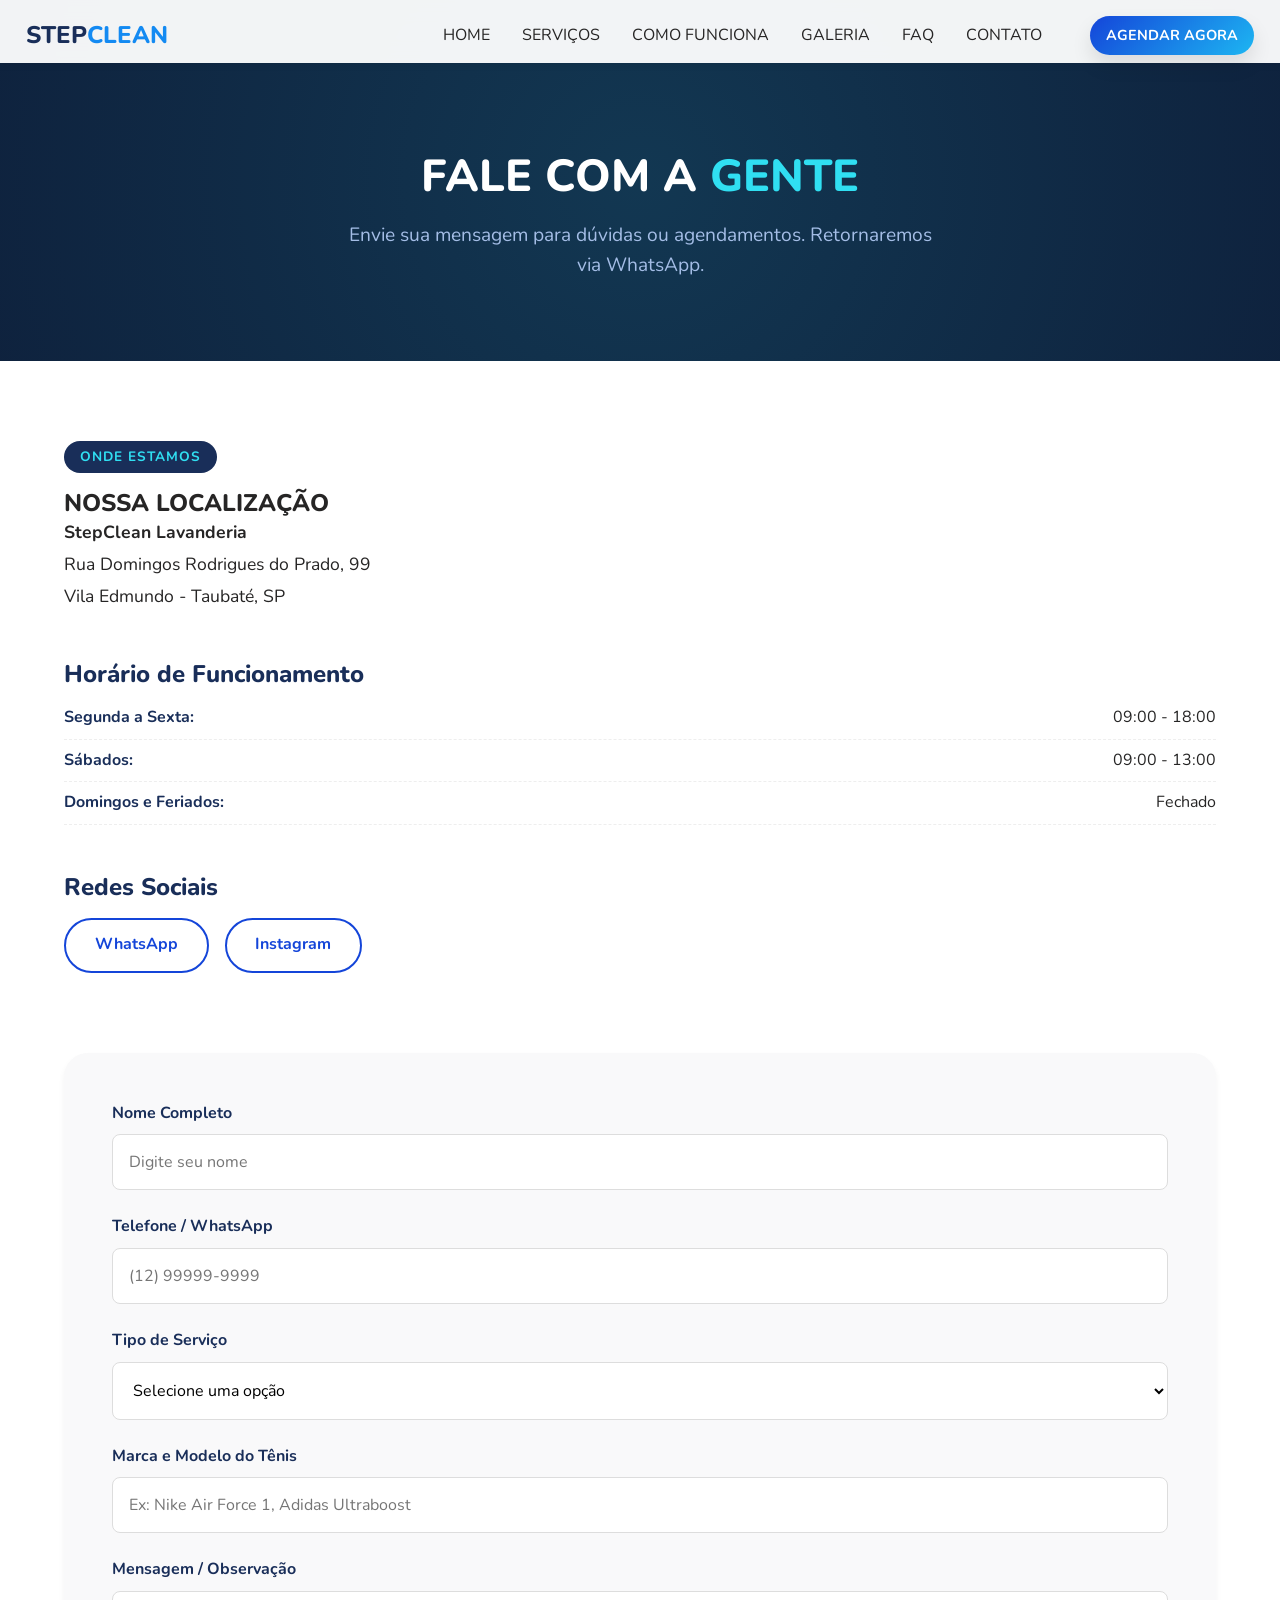
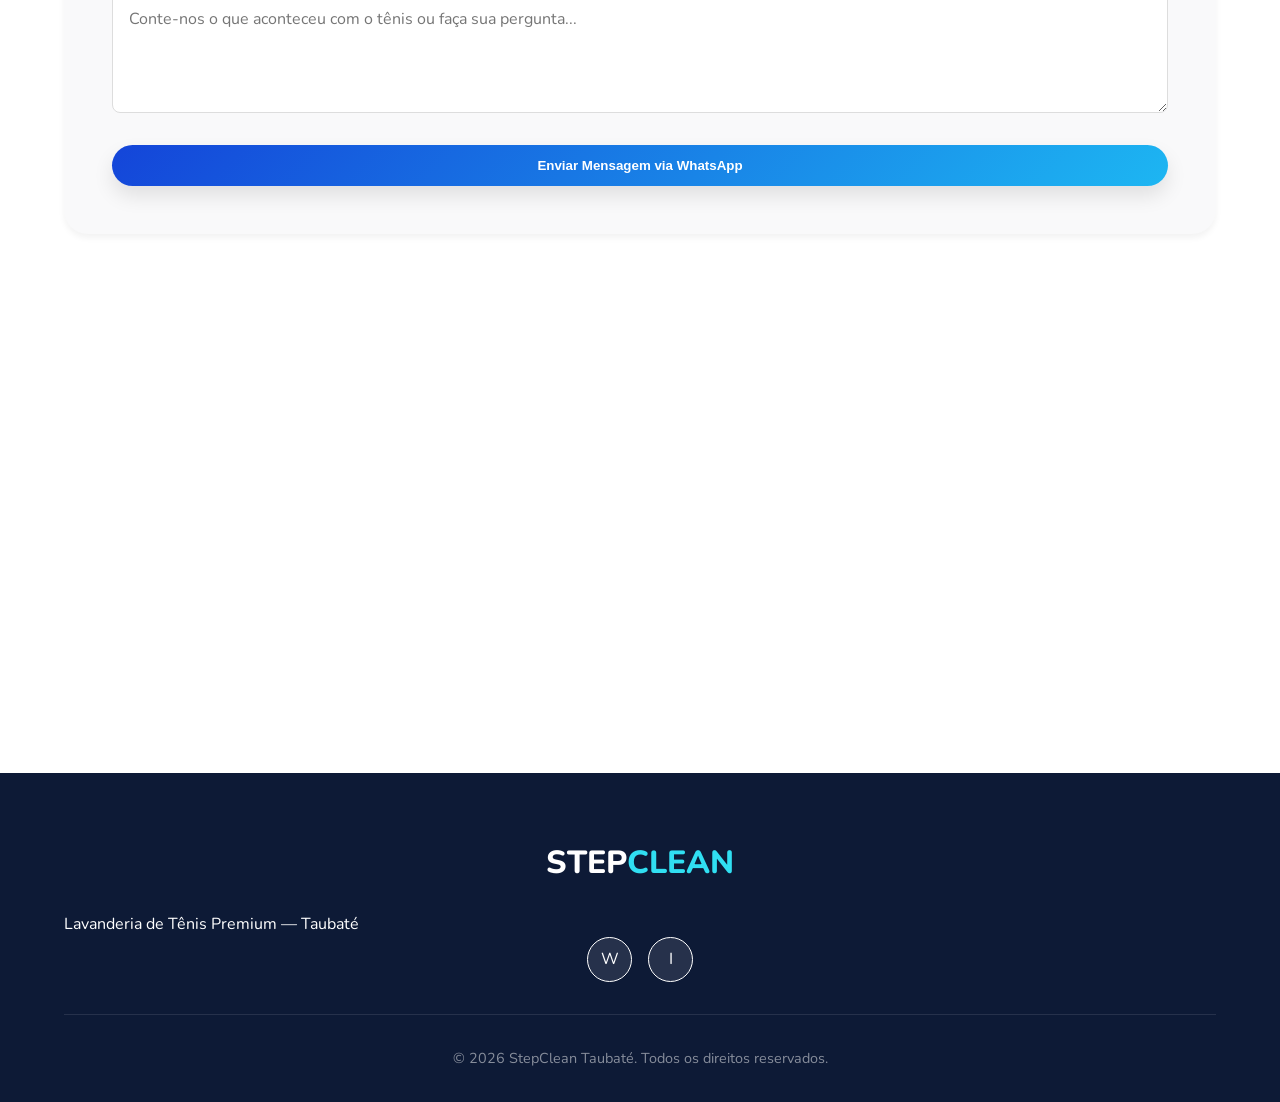
==== contact.html @ 796e7c14 "services settings page" ====
<!DOCTYPE html>
<html lang="pt-br">
<head>
    <meta charset="UTF-8">
    <meta name="viewport" content="width=device-width, initial-scale=1.0">
    <title>Contato | StepClean</title>
    <link rel="preconnect" href="https://fonts.googleapis.com">
    <link rel="preconnect" href="https://fonts.gstatic.com" crossorigin>
    <link href="https://fonts.googleapis.com/css2?family=Nunito:ital,wght@0,200..1000;1,200..1000&display=swap" rel="stylesheet">
    <link rel="stylesheet" href="style.css">
</head>
<body>
    <header>
        <a href="index.html" style="font-weight: 800; font-size: 1.5rem; color: var(--bg-dark);">
            STEP<span style="color: var(--blue-3);">CLEAN</span>
        </a>
        <button class="mobile-menu-btn" aria-label="Abrir menu">☰</button>
        <nav>
            <ul class="nav-links">
                <li><a href="index.html">HOME</a></li>
                <li><a href="servicos.html">SERVIÇOS</a></li>
                <li><a href="como-funciona.html">COMO FUNCIONA</a></li>
                <li><a href="galeria.html">GALERIA</a></li>
                <li><a href="faq.html">FAQ</a></li>
                <li><a href="contato.html">CONTATO</a></li>
                <li><a href="contato.html" class="btn-primary" style="padding: 0.5rem 1rem; margin-left: 1rem; color: #fff;">AGENDAR AGORA</a></li>
            </ul>
        </nav>
    </header>

    <main>
        <section class="page-hero">
            <h1>FALE COM A <span>GENTE</span></h1>
            <p>Envie sua mensagem para dúvidas ou agendamentos. Retornaremos via WhatsApp.</p>
        </section>

        <section class="contato-section">
            <div class="contato-grid">
                
                <!-- Informações -->
                <div class="contato-info">
                    <div class="info-block">
                        <span class="s-tag">Onde estamos</span>
                        <h2>NOSSA LOCALIZAÇÃO</h2>
                        <p class="address-text">
                            <strong>StepClean Lavanderia</strong><br>
                            Rua Domingos Rodrigues do Prado, 99<br>
                            Vila Edmundo - Taubaté, SP
                        </p>
                    </div>

                    <div class="info-block">
                        <h3>Horário de Funcionamento</h3>
                        <ul class="hours-list">
                            <li><span>Segunda a Sexta:</span> 09:00 - 18:00</li>
                            <li><span>Sábados:</span> 09:00 - 13:00</li>
                            <li><span>Domingos e Feriados:</span> Fechado</li>
                        </ul>
                    </div>

                    <div class="info-block">
                        <h3>Redes Sociais</h3>
                        <div class="social-links-contact">
                            <a href="https://api.whatsapp.com/send/?phone=5512988881170" target="_blank" class="btn-outline">WhatsApp</a>
                            <a href="https://www.instagram.com/stepcleantaubate/" target="_blank" class="btn-outline">Instagram</a>
                        </div>
                    </div>
                </div>

                <!-- Formulário -->
                <div class="contato-form-container">
                    <form id="contatoForm" class="styled-form">
                        <div class="form-group">
                            <label for="nome">Nome Completo</label>
                            <input type="text" id="nome" name="nome" required placeholder="Digite seu nome">
                        </div>
                        
                        <div class="form-group">
                            <label for="telefone">Telefone / WhatsApp</label>
                            <input type="tel" id="telefone" name="telefone" required placeholder="(12) 99999-9999">
                        </div>

                        <div class="form-group">
                            <label for="servico">Tipo de Serviço</label>
                            <select id="servico" name="servico" required>
                                <option value="" disabled selected>Selecione uma opção</option>
                                <option value="Lavagem Básica">Lavagem Básica</option>
                                <option value="Limpeza Premium">Limpeza Premium</option>
                                <option value="Restauração">Restauração</option>
                                <option value="Repintura">Repintura</option>
                                <option value="Impermeabilização">Impermeabilização</option>
                                <option value="Dúvida Geral">Apenas tirar dúvida</option>
                            </select>
                        </div>

                        <div class="form-group">
                            <label for="descricao">Marca e Modelo do Tênis</label>
                            <input type="text" id="descricao" name="descricao" placeholder="Ex: Nike Air Force 1, Adidas Ultraboost">
                        </div>

                        <div class="form-group">
                            <label for="mensagem">Mensagem / Observação</label>
                            <textarea id="mensagem" name="mensagem" rows="4" placeholder="Conte-nos o que aconteceu com o tênis ou faça sua pergunta..."></textarea>
                        </div>

                        <button type="submit" class="btn-primary w-100" style="width: 100%;">Enviar Mensagem via WhatsApp</button>
                    </form>
                </div>
            </div>
        </section>

        <!-- Mapa -->
        <section class="map-section">
            <iframe 
                src="https://www.google.com/maps/embed?pb=!1m18!1m12!1m3!1d3674.3415174169724!2d-45.5714777!3d-23.013481!2m3!1f0!2f0!3f0!3m2!1i1024!2i768!4f13.1!3m3!1m2!1s0x94ccf90044924e9b%3A0x26524018f57cccc4!2sStepClean%20Tauste%20Taubat%C3%A9!5e0!3m2!1spt-BR!2sbr!4v1780310740795!5m2!1spt-BR!2sbr" 
                width="100%" 
                height="450" 
                style="border:0;" 
                allowfullscreen="" 
                loading="lazy" 
                referrerpolicy="no-referrer-when-downgrade">
            </iframe>
        </section>
    </main>

    <footer>
        <div class="container-logo" style="display: flex; justify-content: center;">
            <a href="index.html" style="font-weight: 800; font-size: 2rem; color: var(--white); margin-bottom: 1.5rem;">
                STEP<span style="color: var(--accent);">CLEAN</span>
            </a>
        </div>
        <div class="wrapper-text-social-media">
            <p>Lavanderia de Tênis Premium — Taubaté</p>
            <div class="container-social-media">
                <a href="https://api.whatsapp.com/send/?phone=5512988881170" target="_blank" rel="noopener noreferrer">W</a>
                <a href="https://www.instagram.com/stepcleantaubate/" target="_blank" rel="noopener noreferrer">I</a>
            </div>
        </div>
        <div class="straight"></div>
        <p>© 2026 StepClean Taubaté. Todos os direitos reservados.</p>
    </footer>

    <script src="script.js"></script>
</body>
</html>
---- style.css ----
@import url('https://fonts.googleapis.com/css2?family=Nunito:ital,wght@0,200..1000;1,200..1000&display=swap');

:root {

    --blue-1: #1445D9;
    --blue-2: #1154D9;
    --blue-3: #138AF2;
    --blue-4: #1DB6F2;

    --accent: #30DFF2;

    --white: #ffffff;
    --bg-dark: #192E59;
    --bg-darker: #0d1a36;
    --text-dark: #262525;
    --text-muted: #a4bde6;

    --font-main: 'Nunito', sans-serif;

    --grad-primary: linear-gradient(135deg, var(--blue-1) 0%, var(--blue-4) 100%);
    --grad-glow: radial-gradient(circle, rgba(48, 223, 242, 0.15) 0%, rgba(29, 182, 242, 0) 70%);

    --max-width: 1200px;
    --radius-sm: 8px;
    --radius-md: 16px;
    --radius-lg: 24px;
    --transition: all 0.3s cubic-bezier(0.16, 1, 0.3, 1);
    --shadow-sm: 0 4px 6px rgba(0, 0, 0, 0.05);
    --shadow-md: 0 10px 20px rgba(0, 0, 0, 0.1);
    --shadow-glow: 0 0 20px rgba(48, 223, 242, 0.3);
}

* {
    margin: 0;
    padding: 0;
    box-sizing: border-box;
}

::-webkit-scrollbar {
    width: 12px;
    height: 12px;
}

::-webkit-scrollbar-track {
    background: var(--white);
    border-radius: 10px;
}

::-webkit-scrollbar-thumb {
    background: var(--bg-darker);
    border-radius: 10px;
}

::-webkit-scrollbar-thumb:hover {
    background: var(--bg-dark);
}

html {
    scroll-behavior: smooth;
}

body {
    font-family: var(--font-main);
    background-color: var(--white);
    color: var(--text-dark);
    line-height: 1.6;
    overflow-x: hidden;
}

img {
    max-width: 100%;
    height: auto;
    display: block;
}

a {
    text-decoration: none;
    color: inherit;
}

ul {
    list-style: none;
}

.center {
    text-align: center;
    margin-top: 2rem;
}

/*Typography*/

h1,
h2,
h3,
h4,
h5,
h6 {
    line-height: 1.2;
    font-weight: 800;
}

.s-tag {
    display: inline-block;
    color: var(--accent);
    background: var(--bg-dark);
    padding: 0.3rem 1rem;
    border-radius: 50px;
    font-weight: 700;
    font-size: 0.85rem;
    text-transform: uppercase;
    letter-spacing: 1px;
    margin-bottom: 1rem;
}

.s-hed {
    font-size: 3rem;
    color: var(--bg-dark);
    margin-bottom: 1rem;
}

.s-hed span {
    color: var(--blue-3);
}

.s-body {
    font-size: 1.1rem;
    color: var(--text-dark);
    max-width: 500px;
}

/*Buttons*/

.btn-primary {
    display: inline-flex;
    align-items: center;
    justify-content: center;
    background: var(--grad-primary);
    color: var(--white);
    padding: 0.8rem 1.8rem;
    border-radius: 50px;
    font-weight: 700;
    transition: var(--transition);
    border: none;
    cursor: pointer;
    box-shadow: var(--shadow-md);
}

.btn-primary:hover {
    transform: translateY(-2px);
    box-shadow: var(--shadow-glow);
}

.btn-outline {
    display: inline-flex;
    align-items: center;
    justify-content: center;
    background: transparent;
    color: var(--blue-1);
    padding: 0.8rem 1.8rem;
    border-radius: 50px;
    font-weight: 700;
    border: 2px solid var(--blue-1);
    transition: var(--transition);
    cursor: pointer;
}

.btn-outline:hover {
    background: var(--blue-1);
    color: var(--white);
    transform: translateY(-2px);
}

/*Header & Nav*/

header {
    position: fixed;
    top: 0;
    left: 0;
    width: 100%;
    background: rgba(255, 255, 255, 0.95);
    backdrop-filter: blur(10px);
    display: flex;
    justify-content: space-between;
    align-items: center;
    padding: 1rem 5%;
    z-index: 1000;
    box-shadow: var(--shadow-sm);
    transition: var(--transition);
}

.logo-btn-container {
    display: flex;
    align-items: center;
    justify-content: space-between;
    width: 100%;
}

.logo-header {
    height: 50px;
}

.nav-links {
    display: flex;
    flex-direction: column;
    justify-content: center;
    align-items: center;
    position: fixed;
    top: 70px;
    left: -100%;
    width: 100%;
    height: calc(100vh - 70px);
    background: var(--white);
    gap: 2rem;
    transition: var(--transition);
}

.nav-links.active {
    left: 0;
}

.link {
    font-weight: 700;
    font-size: 1rem;
    color: var(--bg-dark);
    transition: var(--transition);
    position: relative;
}

.link::after {
    content: '';
    position: absolute;
    bottom: -4px;
    left: 0;
    width: 0;
    height: 2px;
    background: var(--accent);
    transition: var(--transition);
}

.link:hover {
    color: var(--blue-3);
}

.link:hover::after {
    width: 100%;
}

.mobile-menu-btn {
    background: none;
    border: none;
    cursor: pointer;
}

.icon-menu,
.icon-close {
    width: 45px;
}

.icon-close {
    display: none;
}

/*Hero Section*/

.hero {
    min-height: 100vh;
    padding: 120px 5% 60px;
    display: flex;
    flex-direction: column;
    align-items: center;
    background: var(--white);
    position: relative;
    overflow: hidden;
}

.hero::before {
    content: '';
    position: absolute;
    top: 0;
    left: 0;
    width: 100%;
    height: 100%;
    background: url(./assets/bg-hero.png) center/cover no-repeat;
    opacity: 0.15;
    z-index: 0;
}

.hero-text {
    display: flex;
    flex-direction: column;
    gap: 1.5rem;
    justify-content: center;
}

.hero-tag {
    display: inline-block;
    color: var(--accent);
    background: var(--bg-dark);
    padding: 0.3rem 1rem;
    border-radius: 50px;
    font-weight: 700;
    font-size: 0.85rem;
    text-transform: uppercase;
    letter-spacing: 1px;
}

.hero-text h1 {
    font-size: 2.8rem;
    color: var(--bg-dark);
}

.hero-text h1 em {
    font-style: normal;
    color: var(--blue-3);
    position: relative;
    display: inline-block;
}

.hero-desc {
    font-size: 1.2rem;
    color: var(--text-dark);
    max-width: 450px;
}

.hero-btns {
    display: flex;
    gap: 1rem;
}

#hero-canvas {
    display: none;
}

/*Marquee*/

.big-text-wrapper {
    background: var(--bg-dark);
    padding: 1.5rem 0;
    overflow: hidden;
    position: relative;
    border-top: 4px solid var(--accent);
    border-bottom: 4px solid var(--accent);
}

.marquee-container {
    display: flex;
    white-space: nowrap;
    animation: marquee 20s linear infinite;
}

.marquee-container span {
    font-size: 2rem;
    font-weight: 800;
    color: var(--white);
    margin-right: 2rem;
    text-transform: uppercase;
}

.marquee-container span:nth-child(even) {
    color: var(--accent);
}

@keyframes marquee {
    0% {
        transform: translateX(0);
    }

    100% {
        transform: translateX(-50%);
    }
}

/*History Sections (Journey)*/

.history-wrapper {
    display: flex;
    flex-direction: column;
    align-items: center;
    gap: 4rem;
    padding: 5rem 0;
}

.history-section {
    display: flex;
    flex-direction: column;
    align-items: center;
    gap: 4rem;
    padding: 0 5%;
    max-width: var(--max-width);
    margin: 0 auto;
}

.history-text-container h2,
.history-text-container p {
    text-align: center;
}

.history-text-container {
    display: flex;
    flex-direction: column;
    align-items: center;
}

.sneakers-history-img-container {
    border-radius: var(--radius-lg);
    overflow: hidden;
    box-shadow: var(--shadow-md);
    position: relative;
}

.sneakers-history-img-container::after {
    content: '';
    position: absolute;
    inset: 0;
    background: var(--grad-primary);
    opacity: 0.1;
    pointer-events: none;
}

.sneakers-history-img-container img {
    width: 100%;
    height: 100%;
    object-fit: cover;
    transition: var(--transition);
}

.sneakers-history-img-container:hover img {
    transform: scale(1.05);
}

/*Why choose us?*/

.why {
    padding: 5rem 5%;
    background: var(--bg-darker);
    color: var(--white);
}

.why-grid {
    display: grid;
    grid-template-columns: 1fr;
    gap: 4rem;
    max-width: var(--max-width);
    margin: 0 auto;
    align-items: center;
}

.why-text h2 {
    font-size: 3rem;
    margin-bottom: 1.5rem;
}

.why-text h2 em {
    color: var(--accent);
    font-style: normal;
}

.why-text p {
    color: var(--text-muted);
    font-size: 1.1rem;
}

.why a {
    margin-top: 3rem;
}

.differences {
    display: grid;
    grid-template-columns: 1fr 1fr;
    gap: 2rem;
}

.differential {
    background: rgba(255, 255, 255, 0.05);
    padding: 2rem;
    border-radius: var(--radius-md);
    border: 1px solid rgba(255, 255, 255, 0.1);
    transition: var(--transition);
}

.differential:hover {
    transform: translateY(-5px);
    background: rgba(255, 255, 255, 0.1);
    border-color: var(--accent);
}

.differential-icon-container img {
    width: 3.125rem;
    height: 3.125rem;
    margin-bottom: 1rem;
}

.differential h4 {
    font-size: 1.2rem;
    margin-bottom: 0.5rem;
    color: var(--white);
}

.differential p {
    font-size: 0.9rem;
    color: var(--text-muted);
}

/*Gallery Preview*/

.gallery-preview {
    padding: 5rem 5%;
    max-width: var(--max-width);
    margin: 0 auto;
}

.gallery-preview h2 {
    font-size: 3rem;
    color: var(--bg-dark);
    margin-bottom: 3rem;
}

.gallery-grid-home {
    display: grid;
    grid-template-columns: 1fr 1fr;
    gap: 2rem;
    margin-bottom: 3rem;
}

.gallery-card {
    position: relative;
    border-radius: var(--radius-md);
    overflow: hidden;
    aspect-ratio: 4/5;
    background: #eee;
    display: flex;
    align-items: center;
    justify-content: center;
    cursor: pointer;
    background-size: cover;
    background-position: center;
    box-shadow: var(--shadow-sm);
}

.gallery-card:nth-child(1) {
    background-image: url('./assets/exemp-reais/adulto7.jpg');
}

.gallery-card:nth-child(2) {
    background-image: url('./assets/exemp-reais/kids1.jpg');
}

.gallery-card:nth-child(3) {
    background-image: url('./assets/exemp-reais/camurca1.jpg');
}

.gallery-card:nth-child(4) {
    background-image: url('./assets/exemp-reais/adulto3.jpg');
}

.gallery-overlay {
    position: absolute;
    inset: 0;
    background: rgba(25, 46, 89, 0.8);
    display: flex;
    align-items: center;
    justify-content: center;
    opacity: 0;
    transition: var(--transition);
}

.gallery-card:hover .gallery-overlay {
    opacity: 1;
}

.gallery-overlay span {
    font-size: .7rem;
    color: var(--white);
    font-weight: 500;
    padding: 0.2rem;
    transform: translateY(20px);
    transition: var(--transition);
}

.gallery-card:hover .gallery-overlay span {
    transform: translateY(0);
}

.gallery-placeholder-text {
    display: none;
}

/*Testimonials*/

.testimonials {
    padding: 5rem 5%;
    background: var(--bg-dark);
    color: var(--white);
    text-align: center;
}

.testimonials h2 {
    font-size: 3rem;
    margin-bottom: 4rem;
}

.testimonials-grid {
    display: grid;
    grid-template-columns: 1fr;
    gap: 2rem;
    max-width: var(--max-width);
    margin: 0 auto;
    text-align: left;
}

.testimonials-card {
    background: rgba(255, 255, 255, 0.05);
    padding: 2.5rem;
    border-radius: var(--radius-md);
    border: 1px solid rgba(255, 255, 255, 0.1);
    display: flex;
    flex-direction: column;
    align-items: flex-start;
    justify-content: space-between;
    gap: 1.5rem;
}

.stars {
    color: var(--accent);
    font-size: 1.2rem;
}

.testimonials-card blockquote {
    font-size: 1.1rem;
    font-style: italic;
    color: var(--text-muted);
    line-height: 1.6;
}

.testimonials-author {
    display: flex;
    align-items: center;
    gap: 1rem;
    border-top: 1px solid rgba(255, 255, 255, 0.1);
    padding-top: 1.5rem;
}

.avatar {
    width: 50px;
    height: 50px;
    border-radius: 50%;
    background: var(--grad-primary);
    display: flex;
    align-items: center;
    justify-content: center;
    font-weight: 800;
    color: var(--bg-dark);
}

.author-info strong {
    display: block;
    color: var(--white);
}

.author-info span {
    font-size: 0.85rem;
    color: var(--accent);
}

/*CTA end*/

.cta-end {
    padding: 6rem 5%;
    text-align: center;
    background: var(--white);
}

.cta-end h2 {
    font-size: 3.5rem;
    color: var(--bg-dark);
    margin-bottom: 1rem;
}

.cta-end p {
    font-size: 1.2rem;
    color: var(--text-dark);
    margin-bottom: 2rem;
}

.btn-cta-wpp {
    display: inline-flex;
    align-items: center;
    justify-content: center;
    background: #25D366;
    /* WhatsApp Green */
    color: var(--white);
    padding: 1rem 2.5rem;
    border-radius: 50px;
    font-weight: 800;
    font-size: 1.2rem;
    transition: var(--transition);
    box-shadow: 0 10px 20px rgba(37, 211, 102, 0.3);
}

.btn-cta-wpp:hover {
    transform: translateY(-3px);
    box-shadow: 0 15px 25px rgba(37, 211, 102, 0.4);
}

/*Footer*/

footer {
    background: var(--bg-darker);
    color: var(--white);
    padding: 4rem 5% 2rem;
}

.hero-footer-wrapper {
    display: flex;
    flex-direction: column;
    justify-content: space-between;
    align-items: center;
    gap: 1rem;
}

.text-logo-container {
    display: flex;
    flex-direction: column;
    justify-content: center;
    align-items: center;
    text-align: center;
    gap: 1rem;
}

.container-links-footer,
.container-contact {
    display: none;
}

.container-links-footer a {
    margin-bottom: 0.5rem;
    transition: var(--transition);
}

.container-links-footer a:hover {
    color: var(--accent);
    transform: translateX(5px);
}

.text-logo-container img {
    height: 60px;
    filter: brightness(0) invert(1);
}

.container-social-media {
    display: flex;
    justify-content: center;
    gap: 1rem;
}

.container-social-media a {
    display: flex;
    align-items: center;
    justify-content: center;
    width: 45px;
    height: 45px;
    background: rgba(255, 255, 255, 0.1);
    border-radius: 50%;
    border: 1px solid var(--white);
    transition: var(--transition);
}

.container-social-media a:hover {
    background: var(--accent);
    transform: translateY(-3px);
}

.container-social-media img {
    width: 20px;
    height: 20px;
    filter: brightness(0) invert(1);
}

.straight {
    height: 1px;
    background: rgba(255, 255, 255, 0.1);
    margin: 2rem 0;
}

footer>p {
    color: rgba(255, 255, 255, 0.5);
    font-size: 0.9rem;
    text-align: center;
}

/*Page Hero (Subpages)*/

.page-hero {
    padding: 150px 5% 80px;
    text-align: center;
    background: var(--bg-darker);
    color: var(--white);
    position: relative;
    overflow: hidden;
}

.page-hero::before {
    content: '';
    position: absolute;
    top: -50%;
    left: -50%;
    width: 200%;
    height: 200%;
    background: var(--grad-glow);
    z-index: 0;
    pointer-events: none;
}

.page-hero h1 {
    font-size: 3.5rem;
    position: relative;
    z-index: 1;
    margin-bottom: 1rem;
}

.page-hero h1 span {
    color: var(--accent);
}

.page-hero p {
    font-size: 1.2rem;
    color: var(--text-muted);
    position: relative;
    z-index: 1;
    max-width: 600px;
    margin: 0 auto;
}

/*Services Page*/

.services-container {
    padding: 5rem 5%;
    max-width: var(--max-width);
    margin: 0 auto;
}

.services-cards {
    display: grid;
    grid-template-columns: repeat(auto-fit, minmax(300px, 1fr));
    gap: 2rem;
}

.service-card {
    background: var(--white);
    padding: 2.5rem;
    border-radius: var(--radius-md);
    box-shadow: var(--shadow-sm);
    border: 1px solid #eee;
    transition: var(--transition);
    position: relative;
    display: flex;
    flex-direction: column;
}

.service-card:hover {
    transform: translateY(-5px);
    box-shadow: var(--shadow-md);
    border-color: var(--blue-3);
}

.service-card.premium {
    background: var(--bg-dark);
    color: var(--white);
    border-color: var(--blue-1);
}

.service-card.premium p {
    color: var(--text-muted);
}

.service-icon {
    width: 50px;
    margin-bottom: 1.5rem;
}

.service-card h3 {
    font-size: 1.5rem;
    margin-bottom: 1rem;
    color: inherit;
}

.service-card p {
    font-size: 1rem;
    margin-bottom: 1.5rem;
    flex-grow: 1;
}

.service-card ul {
    margin-bottom: 2rem;
}

.service-card ul li {
    font-size: 0.9rem;
    margin-bottom: 0.5rem;
    display: flex;
    align-items: center;
    gap: 0.5rem;
}

.price {
    font-size: 1.25rem;
    font-weight: 800;
    color: var(--blue-3);
    border-top: 1px solid rgba(0, 0, 0, 0.1);
    padding-top: 1.5rem;
}

.premium .price {
    color: var(--accent);
    border-top-color: rgba(255, 255, 255, 0.1);
}

/* Comparative table */

.comparison-section {
    padding: 5rem 5%;
    background: #f9f9fa;
}

.comparison{
    margin-bottom: 3rem;
}

.comparison h2{
    font-size: 2.5rem;
    color: var(--bg-dark);
}

.table-container {
    max-width: var(--max-width);
    margin: 0 auto;
    overflow-x: auto;
    background: var(--white);
    border-radius: var(--radius-md);
    box-shadow: var(--shadow-sm);
}

.styled-table {
    width: 100%;
    border-collapse: collapse;
    min-width: 600px;
}

.styled-table th,
.styled-table td {
    padding: 1.2rem;
    text-align: left;
    border-bottom: 1px solid #eee;
}

.styled-table th {
    background: var(--bg-darker);
    color: var(--white);
    font-weight: 700;
    font-size: 1.1rem;
}

.styled-table tr:hover {
    background-color: #f1f5f9;
}

/*Como Funciona Page*/
.timeline-section {
    padding: 5rem 5%;
    background: var(--white);
}

.timeline {
    max-width: 800px;
    margin: 0 auto;
    position: relative;
}

.timeline::before {
    content: '';
    position: absolute;
    top: 0;
    bottom: 0;
    left: 24px;
    width: 2px;
    background: var(--blue-1);
    opacity: 0.2;
}

.timeline-item {
    display: flex;
    gap: 2rem;
    margin-bottom: 3rem;
    position: relative;
}

.timeline-number {
    width: 50px;
    height: 50px;
    background: var(--grad-primary);
    color: var(--white);
    border-radius: 50%;
    display: flex;
    align-items: center;
    justify-content: center;
    font-size: 1.5rem;
    font-weight: 800;
    flex-shrink: 0;
    z-index: 1;
    box-shadow: 0 0 0 5px var(--white);
}

.timeline-content {
    background: #f9f9fa;
    padding: 2rem;
    border-radius: var(--radius-md);
    box-shadow: var(--shadow-sm);
    flex-grow: 1;
}

.timeline-content h3 {
    font-size: 1.5rem;
    color: var(--bg-dark);
    margin-bottom: 0.5rem;
}

/* Grid de Materiais */
.materiais-section {
    padding: 5rem 5%;
    background: var(--bg-darker);
    color: var(--white);
}

.materiais-grid {
    display: grid;
    grid-template-columns: repeat(auto-fit, minmax(250px, 1fr));
    gap: 2rem;
    max-width: var(--max-width);
    margin: 0 auto;
}

.material-card {
    background: rgba(255, 255, 255, 0.05);
    padding: 2rem;
    border-radius: var(--radius-md);
    text-align: center;
    border: 1px solid rgba(255, 255, 255, 0.1);
    transition: var(--transition);
}

.material-card:hover {
    border-color: var(--accent);
    transform: translateY(-5px);
}

.material-icon {
    font-size: 3rem;
    margin-bottom: 1rem;
}

.bg-light {
    background: #f9f9fa;
}

/* ==========================================================================
   Galeria Page
   ========================================================================== */
.galeria-page-container {
    padding: 5rem 5%;
    max-width: var(--max-width);
    margin: 0 auto;
}

.filters {
    display: flex;
    justify-content: center;
    gap: 1rem;
    margin-bottom: 3rem;
    flex-wrap: wrap;
}

.filter-btn {
    background: transparent;
    border: 2px solid var(--bg-dark);
    color: var(--bg-dark);
    padding: 0.5rem 1.5rem;
    border-radius: 50px;
    font-weight: 700;
    cursor: pointer;
    transition: var(--transition);
}

.filter-btn:hover,
.filter-btn.active {
    background: var(--bg-dark);
    color: var(--white);
}

.gallery-grid {
    display: grid;
    grid-template-columns: repeat(auto-fill, minmax(300px, 1fr));
    gap: 1.5rem;
}

.gallery-item {
    aspect-ratio: 1;
    background-size: cover;
    background-position: center;
    border-radius: var(--radius-md);
    position: relative;
    overflow: hidden;
    cursor: pointer;
    box-shadow: var(--shadow-sm);
    transition: var(--transition);
}

.gallery-item:hover {
    transform: scale(1.02);
    box-shadow: var(--shadow-md);
}

.gallery-overlay {
    position: absolute;
    inset: 0;
    background: rgba(25, 46, 89, 0.7);
    display: flex;
    flex-direction: column;
    align-items: center;
    justify-content: center;
    opacity: 0;
    transition: var(--transition);
    color: var(--white);
    text-align: center;
    padding: 1rem;
}

.gallery-item:hover .gallery-overlay {
    opacity: 1;
}

.gallery-overlay h4 {
    font-size: 1.2rem;
    margin-top: 1rem;
    border: 1px solid var(--accent);
    padding: 0.3rem 1rem;
    border-radius: 50px;
}

/* Lightbox */
.lightbox {
    position: fixed;
    top: 0;
    left: 0;
    width: 100%;
    height: 100%;
    background: rgba(0, 0, 0, 0.9);
    display: flex;
    align-items: center;
    justify-content: center;
    z-index: 2000;
    opacity: 0;
    pointer-events: none;
    transition: var(--transition);
}

.lightbox.active {
    opacity: 1;
    pointer-events: auto;
}

.lightbox-close {
    position: absolute;
    top: 20px;
    right: 30px;
    color: var(--white);
    font-size: 3rem;
    cursor: pointer;
}

.lightbox img {
    max-width: 90%;
    max-height: 90vh;
    border-radius: var(--radius-sm);
    box-shadow: 0 0 30px rgba(0, 0, 0, 0.5);
}

/* ==========================================================================
   FAQ Page
   ========================================================================== */
.faq-section {
    padding: 5rem 5%;
    background: #f9f9fa;
}

.faq-container {
    max-width: 800px;
    margin: 0 auto;
}

.faq-item {
    background: var(--white);
    border-radius: var(--radius-md);
    margin-bottom: 1rem;
    box-shadow: var(--shadow-sm);
    overflow: hidden;
}

.faq-question {
    padding: 1.5rem 2rem;
    display: flex;
    justify-content: space-between;
    align-items: center;
    cursor: pointer;
    background: var(--white);
    transition: var(--transition);
}

.faq-question h3 {
    font-size: 1.1rem;
    color: var(--bg-dark);
}

.faq-icon {
    font-size: 1.5rem;
    font-weight: 800;
    color: var(--blue-3);
    transition: var(--transition);
}

.faq-item.active .faq-icon {
    transform: rotate(45deg);
    color: var(--accent);
}

.faq-answer {
    max-height: 0;
    overflow: hidden;
    transition: max-height 0.4s ease-in-out;
    background: #fafafa;
}

.faq-answer p {
    padding: 0 2rem 1.5rem;
    color: var(--text-dark);
}

/* ==========================================================================
   Contato Page
   ========================================================================== */
.contato-section {
    padding: 5rem 5%;
    background: var(--white);
}

.contato-grid {
    display: grid;
    grid-template-columns: 1fr 1.5fr;
    gap: 4rem;
    max-width: var(--max-width);
    margin: 0 auto;
}

.info-block {
    margin-bottom: 3rem;
}

.info-block h3 {
    font-size: 1.5rem;
    color: var(--bg-dark);
    margin-bottom: 1rem;
}

.address-text {
    font-size: 1.1rem;
    line-height: 1.8;
}

.hours-list li {
    margin-bottom: 0.5rem;
    display: flex;
    justify-content: space-between;
    border-bottom: 1px dashed #eee;
    padding-bottom: 0.5rem;
}

.hours-list li span {
    font-weight: 700;
    color: var(--bg-dark);
}

.social-links-contact {
    display: flex;
    gap: 1rem;
}

.styled-form {
    background: #f9f9fa;
    padding: 3rem;
    border-radius: var(--radius-lg);
    box-shadow: var(--shadow-sm);
}

.form-group {
    margin-bottom: 1.5rem;
}

.form-group label {
    display: block;
    margin-bottom: 0.5rem;
    font-weight: 700;
    color: var(--bg-dark);
}

.form-group input,
.form-group select,
.form-group textarea {
    width: 100%;
    padding: 1rem;
    border: 1px solid #ddd;
    border-radius: var(--radius-sm);
    font-family: var(--font-main);
    font-size: 1rem;
    transition: var(--transition);
    background: var(--white);
}

.form-group input:focus,
.form-group select:focus,
.form-group textarea:focus {
    outline: none;
    border-color: var(--blue-3);
    box-shadow: 0 0 0 3px rgba(19, 138, 242, 0.1);
}

/* Responsive Design*/

@media screen and (max-width: 375px) {

    header,
    .logo-btn-container,
    main {
        width: 100%;
        max-width: 375px;
    }

    .hero-text h1 {
        font-size: 2.5rem;
    }

    .hero-text span {
        text-align: center;
    }

    .hero-btns {
        flex-direction: column;
    }

    .s-hed {
        font-size: 2.5rem;
    }

    .why-text h2,
    .gallery-preview h2,
    .testimonials h2,
    .cta-end h2 {
        font-size: 2.2rem;
    }

    .differences {
        grid-template-columns: 1fr;
    }
}

@media screen and (min-width: 768px) {

    body {
        overflow-x: hidden;
    }

    .hero {
        align-items: flex-start;
        position: relative;
    }

    .hero::before {
        display: none;
    }

    .hero-text {
        align-items: flex-start;
        z-index: 2;
    }

    .hero-text h1,
    .hero-desc {
        font-size: 1rem;
    }

    #hero-canvas {
        display: block;
        position: absolute;
        top: 0;
        height: 100%;
        object-fit: cover;
        z-index: 0;
        border-radius: 50px;
        width: 110%;
        left: -5%;
    }

    .hero-text h1 {
        font-size: 3.5rem;
    }

    .history-section {
        display: grid;
        grid-template-columns: repeat(2, 1fr);
    }

    .history-section:nth-child(even) {
        direction: rtl;
    }

    .history-section:nth-child(even)>* {
        direction: ltr;
    }

    .history-text-container {
        align-items: flex-start;
    }

    .history-text-container h2,
    .history-text-container p {
        text-align: left;
    }

    .testimonials-grid {
        grid-template-columns: repeat(2, 1fr);
    }

    .gallery-overlay span {
        font-size: 1rem;
        color: var(--white);
        font-weight: 700;
        border: 2px solid var(--accent);
        padding: 0.5rem 1.5rem;
        border-radius: 50px;
        transform: translateY(20px);
        transition: var(--transition);
    }

    .hero-footer-wrapper {
        flex-direction: row;
    }

    .wrapper-contact-social-media {
        display: flex;
        flex-direction: column;
        gap: 1rem;
    }

    .container-contact {
        display: block;
        text-align: center;
    }

    .page-hero h1 {
        font-size: 2.8rem;
    }


    .contato-grid {
        grid-template-columns: 1fr;
        gap: 2rem;
    }

    .timeline::before {
        left: 20px;
    }

    .timeline-item {
        flex-direction: column;
        gap: 1rem;
    }

    .timeline-number {
        width: 40px;
        height: 40px;
        font-size: 1.2rem;
    }

    .services-cards,
    .materiais-grid {
        grid-template-columns: repeat(2, 1fr);
    }
}

@media screen and (min-width: 900px) {


    .mobile-menu-btn {
        display: none;
    }

    .logo-btn-container{
        width: auto;
    }

    .nav-links {
        position: static;
        flex-direction: row;
        width: 100%;
        height: auto;
        background: transparent;
        gap: 2rem;
    }

    .nav-links .btn-primary{
        font-size: .9rem;
        padding: 0.5rem;
    }

    header {
        padding: 1rem 2% .5rem 2%;
    }

    .logo-header {
        height: 70px;
    }

    #hero-canvas {
        width: 120%;
        left: -10%;
    }

    .hero h1 {
        font-size: 4.5rem;
    }

    .why-grid {
        grid-template-columns: repeat(2, 1fr);
    }

    .gallery-preview {
        max-width: 100%;
    }

    .gallery-grid-home {
        grid-template-columns: repeat(4, 1fr);
    }

    .testimonials-grid {
        grid-template-columns: repeat(3, 1fr);
    }

    .hero-footer-wrapper {
        display: grid;
        grid-template-columns: repeat(3, 1fr);
    }

    .container-links-footer {
        display: flex;
        flex-direction: column;
        align-items: center;
    }

    .services-cards{
        grid-template-columns:repeat(3, 1fr);
    }
}
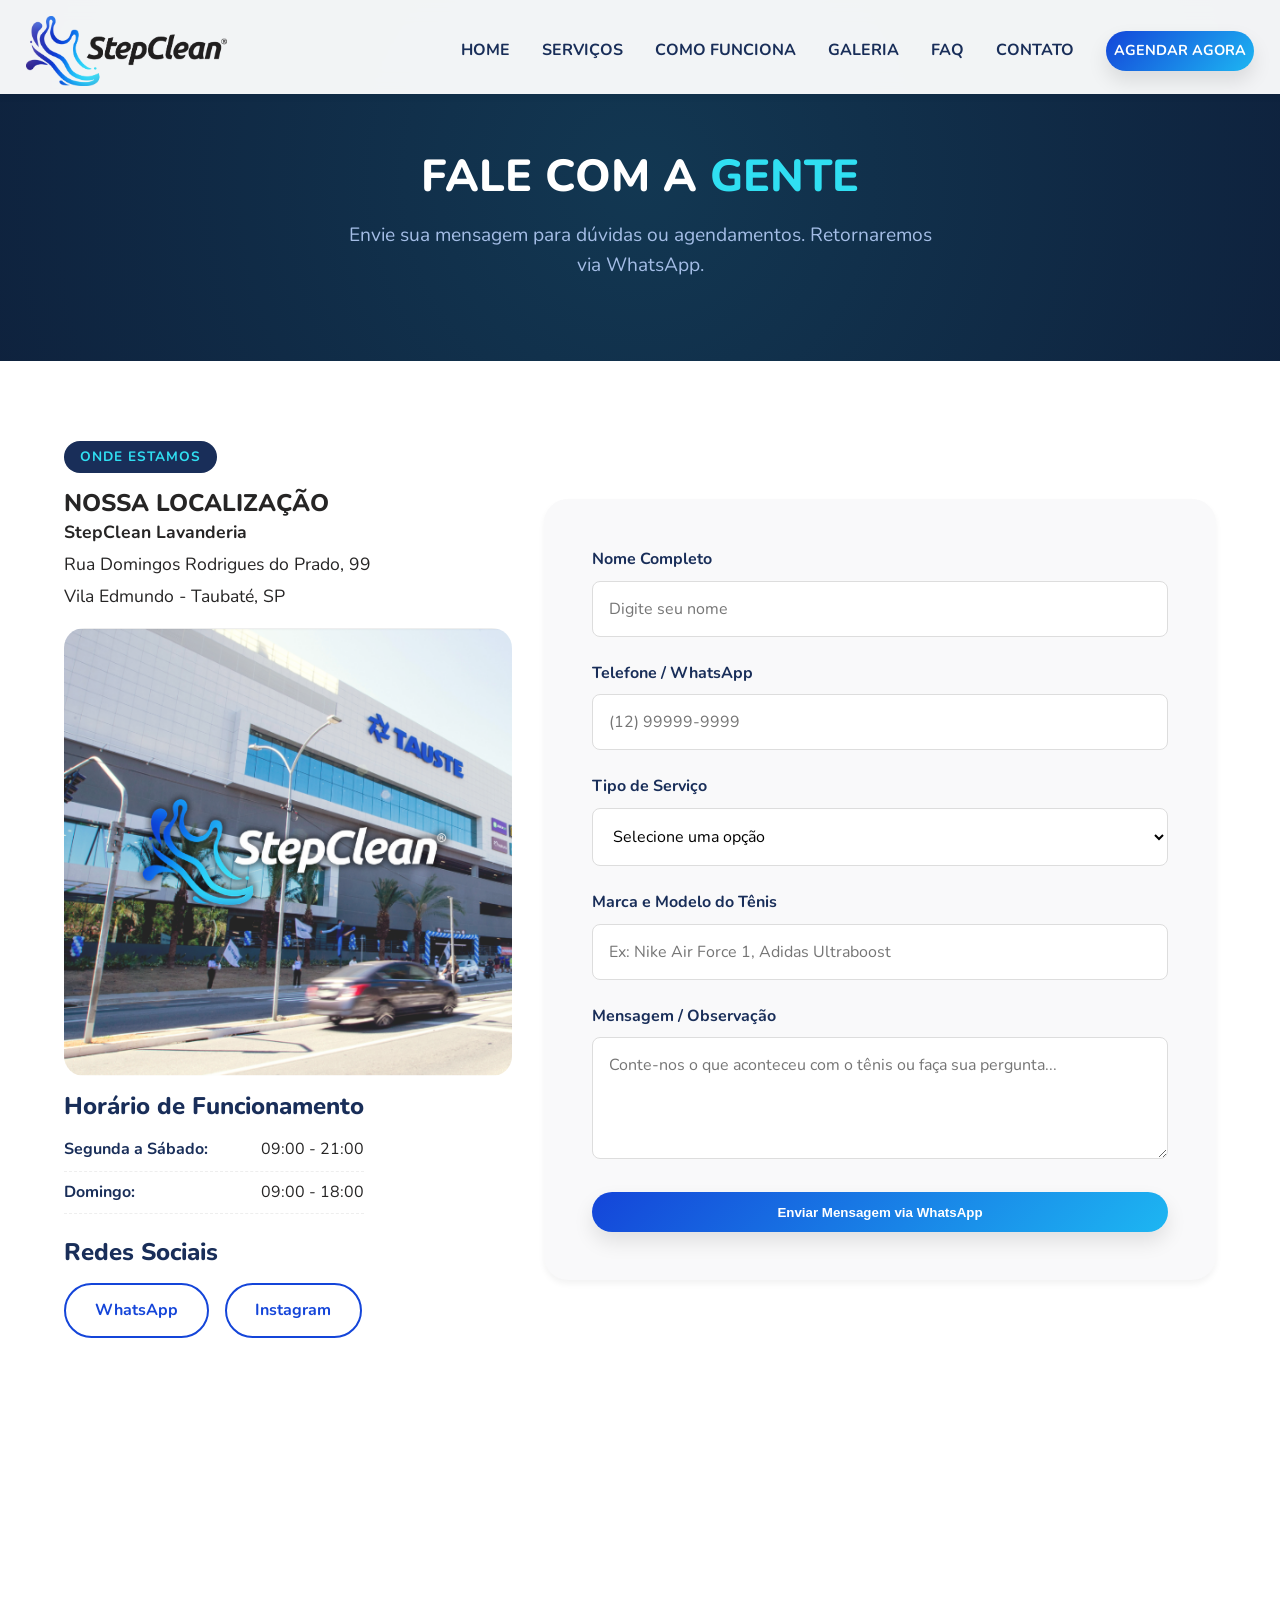
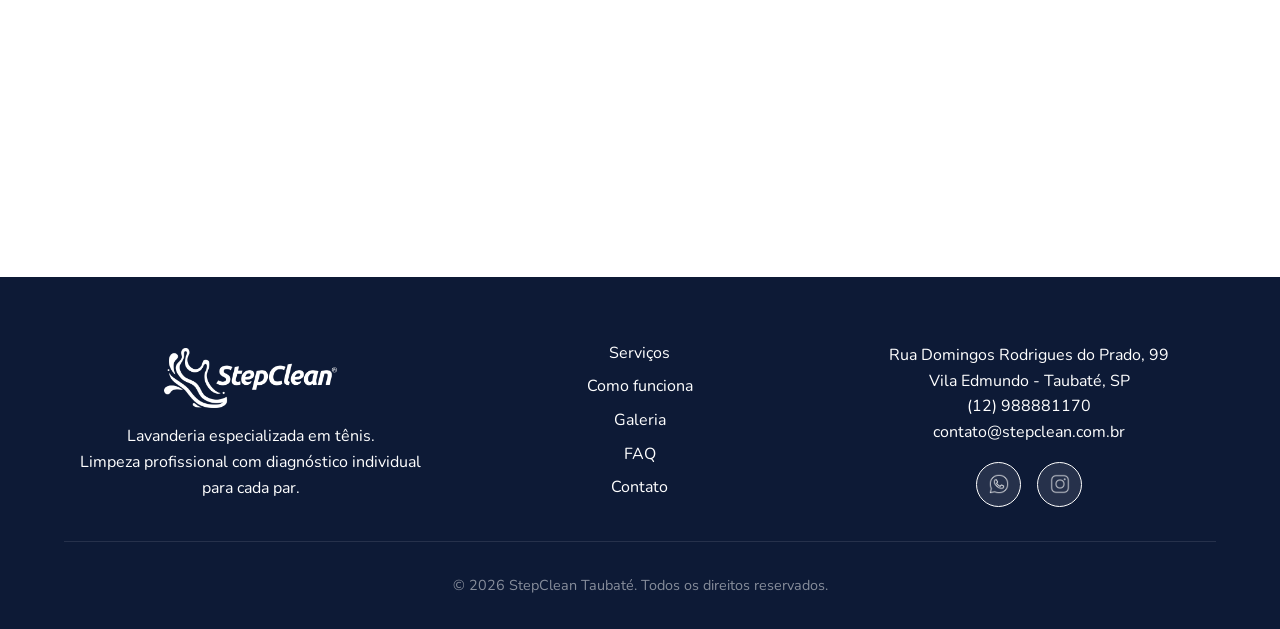
==== commit 819d4c09: "adjustments to faq and gallery subpages" ====
--- a/contact.html
+++ b/contact.html
@@ -1,44 +1,33 @@
 <!DOCTYPE html>
 <html lang="pt-br">
+
 <head>
     <meta charset="UTF-8">
     <meta name="viewport" content="width=device-width, initial-scale=1.0">
     <title>Contato | StepClean</title>
     <link rel="preconnect" href="https://fonts.googleapis.com">
     <link rel="preconnect" href="https://fonts.gstatic.com" crossorigin>
-    <link href="https://fonts.googleapis.com/css2?family=Nunito:ital,wght@0,200..1000;1,200..1000&display=swap" rel="stylesheet">
+    <link href="https://fonts.googleapis.com/css2?family=Nunito:ital,wght@0,200..1000;1,200..1000&display=swap"
+        rel="stylesheet">
     <link rel="stylesheet" href="style.css">
+    <link rel="shortcut icon" href="./assets/favicon-32x32.png" type="image/x-icon">
+    <script src="./components.js"></script>
+    <script src="script.js" defer></script>
 </head>
+
 <body>
-    <header>
-        <a href="index.html" style="font-weight: 800; font-size: 1.5rem; color: var(--bg-dark);">
-            STEP<span style="color: var(--blue-3);">CLEAN</span>
-        </a>
-        <button class="mobile-menu-btn" aria-label="Abrir menu">☰</button>
-        <nav>
-            <ul class="nav-links">
-                <li><a href="index.html">HOME</a></li>
-                <li><a href="servicos.html">SERVIÇOS</a></li>
-                <li><a href="como-funciona.html">COMO FUNCIONA</a></li>
-                <li><a href="galeria.html">GALERIA</a></li>
-                <li><a href="faq.html">FAQ</a></li>
-                <li><a href="contato.html">CONTATO</a></li>
-                <li><a href="contato.html" class="btn-primary" style="padding: 0.5rem 1rem; margin-left: 1rem; color: #fff;">AGENDAR AGORA</a></li>
-            </ul>
-        </nav>
-    </header>
-
     <main>
         <section class="page-hero">
             <h1>FALE COM A <span>GENTE</span></h1>
             <p>Envie sua mensagem para dúvidas ou agendamentos. Retornaremos via WhatsApp.</p>
         </section>
 
-        <section class="contato-section">
-            <div class="contato-grid">
-                
-                <!-- Informações -->
-                <div class="contato-info">
+        <section class="contact-section">
+
+            <div class="contact-grid">
+
+                <div class="contact-info">
+                    
                     <div class="info-block">
                         <span class="s-tag">Onde estamos</span>
                         <h2>NOSSA LOCALIZAÇÃO</h2>
@@ -47,34 +36,38 @@
                             Rua Domingos Rodrigues do Prado, 99<br>
                             Vila Edmundo - Taubaté, SP
                         </p>
+
+                        <img src="./assets/step-tauste-local.png" alt="Tauste" class="img-tauste">
+
                     </div>
 
                     <div class="info-block">
                         <h3>Horário de Funcionamento</h3>
                         <ul class="hours-list">
-                            <li><span>Segunda a Sexta:</span> 09:00 - 18:00</li>
-                            <li><span>Sábados:</span> 09:00 - 13:00</li>
-                            <li><span>Domingos e Feriados:</span> Fechado</li>
+                            <li><span>Segunda a Sábado: </span> 09:00 - 21:00</li>
+                            <li><span>Domingo: </span>09:00 - 18:00</li>
                         </ul>
                     </div>
 
                     <div class="info-block">
                         <h3>Redes Sociais</h3>
                         <div class="social-links-contact">
-                            <a href="https://api.whatsapp.com/send/?phone=5512988881170" target="_blank" class="btn-outline">WhatsApp</a>
-                            <a href="https://www.instagram.com/stepcleantaubate/" target="_blank" class="btn-outline">Instagram</a>
+                            <a href="https://api.whatsapp.com/send/?phone=5512988881170" target="_blank"
+                                class="btn-outline">WhatsApp</a>
+                            <a href="https://www.instagram.com/stepcleantaubate/" target="_blank"
+                                class="btn-outline">Instagram</a>
                         </div>
                     </div>
                 </div>
 
                 <!-- Formulário -->
-                <div class="contato-form-container">
+                <div class="contact-form-container">
                     <form id="contatoForm" class="styled-form">
                         <div class="form-group">
                             <label for="nome">Nome Completo</label>
                             <input type="text" id="nome" name="nome" required placeholder="Digite seu nome">
                         </div>
-                        
+
                         <div class="form-group">
                             <label for="telefone">Telefone / WhatsApp</label>
                             <input type="tel" id="telefone" name="telefone" required placeholder="(12) 99999-9999">
@@ -95,51 +88,32 @@
 
                         <div class="form-group">
                             <label for="descricao">Marca e Modelo do Tênis</label>
-                            <input type="text" id="descricao" name="descricao" placeholder="Ex: Nike Air Force 1, Adidas Ultraboost">
+                            <input type="text" id="descricao" name="descricao"
+                                placeholder="Ex: Nike Air Force 1, Adidas Ultraboost">
                         </div>
 
                         <div class="form-group">
                             <label for="mensagem">Mensagem / Observação</label>
-                            <textarea id="mensagem" name="mensagem" rows="4" placeholder="Conte-nos o que aconteceu com o tênis ou faça sua pergunta..."></textarea>
+                            <textarea id="mensagem" name="mensagem" rows="4"
+                                placeholder="Conte-nos o que aconteceu com o tênis ou faça sua pergunta..."></textarea>
                         </div>
 
-                        <button type="submit" class="btn-primary w-100" style="width: 100%;">Enviar Mensagem via WhatsApp</button>
+                        <button type="submit" class="btn-primary w-100" style="width: 100%;">Enviar Mensagem via
+                            WhatsApp</button>
                     </form>
                 </div>
             </div>
         </section>
 
-        <!-- Mapa -->
+        <!-- Map -->
         <section class="map-section">
-            <iframe 
-                src="https://www.google.com/maps/embed?pb=!1m18!1m12!1m3!1d3674.3415174169724!2d-45.5714777!3d-23.013481!2m3!1f0!2f0!3f0!3m2!1i1024!2i768!4f13.1!3m3!1m2!1s0x94ccf90044924e9b%3A0x26524018f57cccc4!2sStepClean%20Tauste%20Taubat%C3%A9!5e0!3m2!1spt-BR!2sbr!4v1780310740795!5m2!1spt-BR!2sbr" 
-                width="100%" 
-                height="450" 
-                style="border:0;" 
-                allowfullscreen="" 
-                loading="lazy" 
+            <iframe
+                src="https://www.google.com/maps/embed?pb=!1m18!1m12!1m3!1d3674.3415174169724!2d-45.5714777!3d-23.013481!2m3!1f0!2f0!3f0!3m2!1i1024!2i768!4f13.1!3m3!1m2!1s0x94ccf90044924e9b%3A0x26524018f57cccc4!2sStepClean%20Tauste%20Taubat%C3%A9!5e0!3m2!1spt-BR!2sbr!4v1780310740795!5m2!1spt-BR!2sbr"
+                width="100%" height="450" style="border:0;" allowfullscreen="" loading="lazy"
                 referrerpolicy="no-referrer-when-downgrade">
             </iframe>
         </section>
     </main>
+</body>
 
-    <footer>
-        <div class="container-logo" style="display: flex; justify-content: center;">
-            <a href="index.html" style="font-weight: 800; font-size: 2rem; color: var(--white); margin-bottom: 1.5rem;">
-                STEP<span style="color: var(--accent);">CLEAN</span>
-            </a>
-        </div>
-        <div class="wrapper-text-social-media">
-            <p>Lavanderia de Tênis Premium — Taubaté</p>
-            <div class="container-social-media">
-                <a href="https://api.whatsapp.com/send/?phone=5512988881170" target="_blank" rel="noopener noreferrer">W</a>
-                <a href="https://www.instagram.com/stepcleantaubate/" target="_blank" rel="noopener noreferrer">I</a>
-            </div>
-        </div>
-        <div class="straight"></div>
-        <p>© 2026 StepClean Taubaté. Todos os direitos reservados.</p>
-    </footer>
-
-    <script src="script.js"></script>
-</body>
-</html>
+</html>
--- a/style.css
+++ b/style.css
@@ -553,7 +553,7 @@
     background-image: url('./assets/exemp-reais/adulto3.jpg');
 }
 
-.gallery-overlay {
+.gallery-overlay-home {
     position: absolute;
     inset: 0;
     background: rgba(25, 46, 89, 0.8);
@@ -564,11 +564,11 @@
     transition: var(--transition);
 }
 
-.gallery-card:hover .gallery-overlay {
+.gallery-card:hover .gallery-overlay-home {
     opacity: 1;
 }
 
-.gallery-overlay span {
+.gallery-overlay-home span {
     font-size: .7rem;
     color: var(--white);
     font-weight: 500;
@@ -577,12 +577,8 @@
     transition: var(--transition);
 }
 
-.gallery-card:hover .gallery-overlay span {
+.gallery-card:hover .gallery-overlay-home span {
     transform: translateY(0);
-}
-
-.gallery-placeholder-text {
-    display: none;
 }
 
 /*Testimonials*/
@@ -922,11 +918,11 @@
     background: #f9f9fa;
 }
 
-.comparison{
+.comparison {
     margin-bottom: 3rem;
 }
 
-.comparison h2{
+.comparison h2 {
     font-size: 2.5rem;
     color: var(--bg-dark);
 }
@@ -1062,10 +1058,9 @@
     background: #f9f9fa;
 }
 
-/* ==========================================================================
-   Galeria Page
-   ========================================================================== */
-.galeria-page-container {
+/*Gallery Page*/
+
+.gallery-page-container {
     padding: 5rem 5%;
     max-width: var(--max-width);
     margin: 0 auto;
@@ -1244,24 +1239,31 @@
     color: var(--text-dark);
 }
 
-/* ==========================================================================
-   Contato Page
-   ========================================================================== */
-.contato-section {
+/*Contact Page*/
+.contact-section {
     padding: 5rem 5%;
     background: var(--white);
 }
 
-.contato-grid {
+.contact-grid {
     display: grid;
-    grid-template-columns: 1fr 1.5fr;
-    gap: 4rem;
+    grid-template-columns: 1fr;
+    gap: 2rem;
     max-width: var(--max-width);
     margin: 0 auto;
 }
 
-.info-block {
-    margin-bottom: 3rem;
+.contact-info {
+    display: flex;
+    flex-direction: column;
+    gap: 3rem;
+    text-align: center;
+    align-items: center;
+}
+
+.img-tauste {
+    border-radius: 20px;
+    margin: 1rem auto 0 auto;
 }
 
 .info-block h3 {
@@ -1281,6 +1283,7 @@
     justify-content: space-between;
     border-bottom: 1px dashed #eee;
     padding-bottom: 0.5rem;
+    max-width: 300px;
 }
 
 .hours-list li span {
@@ -1438,7 +1441,7 @@
         grid-template-columns: repeat(2, 1fr);
     }
 
-    .gallery-overlay span {
+    .gallery-overlay-home span {
         font-size: 1rem;
         color: var(--white);
         font-weight: 700;
@@ -1468,10 +1471,20 @@
         font-size: 2.8rem;
     }
 
-
-    .contato-grid {
-        grid-template-columns: 1fr;
+    .contact-grid {
+        display: grid;
+        grid-template-columns: 1fr 1.5fr;
         gap: 2rem;
+        max-width: var(--max-width);
+        margin: 0 auto;
+    }
+
+    .contact-info {
+        gap: 1rem;
+    }
+
+    .img-tauste {
+        width: auto;
     }
 
     .timeline::before {
@@ -1502,7 +1515,7 @@
         display: none;
     }
 
-    .logo-btn-container{
+    .logo-btn-container {
         width: auto;
     }
 
@@ -1515,7 +1528,7 @@
         gap: 2rem;
     }
 
-    .nav-links .btn-primary{
+    .nav-links .btn-primary {
         font-size: .9rem;
         padding: 0.5rem;
     }
@@ -1564,7 +1577,20 @@
         align-items: center;
     }
 
-    .services-cards{
-        grid-template-columns:repeat(3, 1fr);
+    .services-cards {
+        grid-template-columns: repeat(3, 1fr);
+    }
+
+    .filters {
+        flex-wrap: nowrap;
+    }
+
+    .contact-info {
+        align-items: flex-start;
+        text-align: left;
+    }
+
+    .contact-grid{
+        align-items: center;
     }
 }
